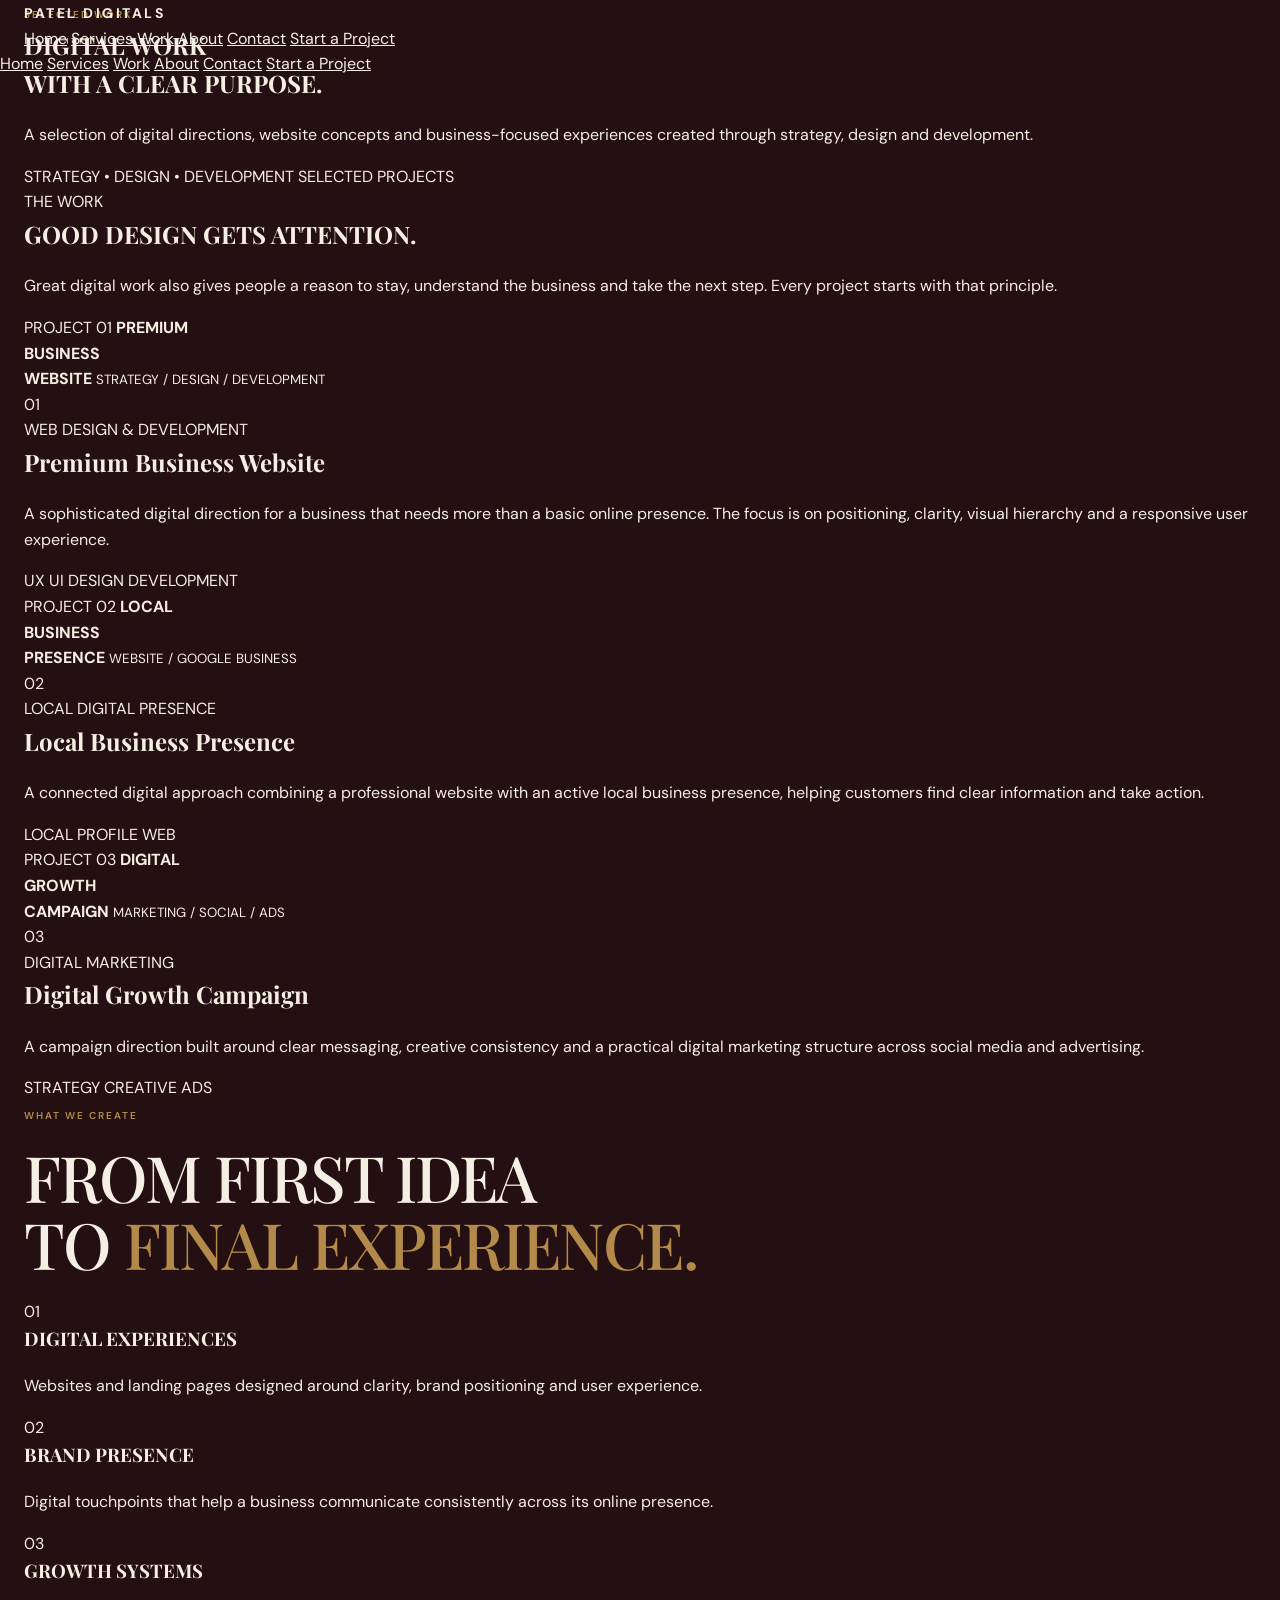
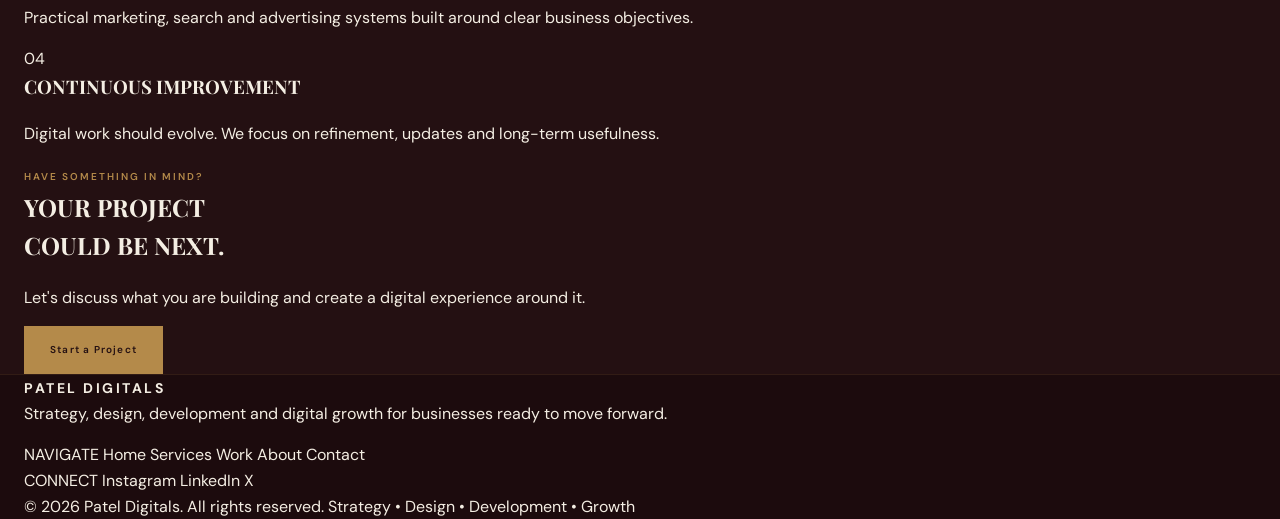
==== work.html @ c410142c "Create work.html" ====
<!DOCTYPE html>
<html lang="en">
<head>
    <meta charset="UTF-8">
    <meta name="viewport" content="width=device-width, initial-scale=1.0">

    <title>Work | Patel Digitals</title>

    <meta name="description" content="Explore selected digital work and creative directions by Patel Digitals across websites, local business presence and digital marketing.">

    <link rel="preconnect" href="https://fonts.googleapis.com">
    <link rel="preconnect" href="https://fonts.gstatic.com" crossorigin>

    <link href="https://fonts.googleapis.com/css2?family=DM+Sans:wght@400;500;600;700&family=Playfair+Display:wght@500;600;700&display=swap" rel="stylesheet">

    <link rel="stylesheet" href="css/style.css">
    <link rel="stylesheet" href="css/work.css">
</head>

<body>

<!-- =====================================================
     NAVBAR
===================================================== -->

<header class="site-header">

    <div class="container nav-container">

        <a href="index.html" class="brand">
            PATEL DIGITALS
        </a>

        <nav class="desktop-nav">

            <a href="index.html">Home</a>
            <a href="services.html">Services</a>
            <a href="work.html" class="active">Work</a>
            <a href="about.html">About</a>
            <a href="contact.html">Contact</a>

            <a href="contact.html" class="nav-cta">
                Start a Project
            </a>

        </nav>

        <button class="menu-toggle" aria-label="Open navigation">
            <span></span>
            <span></span>
            <span></span>
        </button>

    </div>

    <div class="mobile-nav">

        <a href="index.html">Home</a>
        <a href="services.html">Services</a>
        <a href="work.html">Work</a>
        <a href="about.html">About</a>
        <a href="contact.html">Contact</a>

        <a href="contact.html" class="mobile-nav-cta">
            Start a Project
        </a>

    </div>

</header>


<main>

<!-- =====================================================
     WORK HERO
===================================================== -->

<section class="work-hero">

    <div class="container">

        <div class="work-hero-content reveal">

            <span class="eyebrow">
                SELECTED WORK
            </span>

            <h1>
                DIGITAL WORK<br>
                WITH A CLEAR
                <span>PURPOSE.</span>
            </h1>

            <p>
                A selection of digital directions, website concepts and
                business-focused experiences created through strategy,
                design and development.
            </p>

        </div>

        <div class="work-hero-meta reveal">

            <span>
                STRATEGY • DESIGN • DEVELOPMENT
            </span>

            <span>
                SELECTED PROJECTS
            </span>

        </div>

    </div>

</section>


<!-- =====================================================
     WORK INTRO
===================================================== -->

<section class="work-intro">

    <div class="container">

        <div class="work-intro-grid">

            <div class="work-intro-label reveal">
                THE WORK
            </div>

            <div class="work-intro-content reveal">

                <h2>
                    GOOD DESIGN GETS
                    <span>ATTENTION.</span>
                </h2>

                <p>
                    Great digital work also gives people a reason to stay,
                    understand the business and take the next step.
                    Every project starts with that principle.
                </p>

            </div>

        </div>

    </div>

</section>


<!-- =====================================================
     PROJECT 01
===================================================== -->

<section class="project-section project-primary">

    <div class="container">

        <div class="project-card">

            <div class="project-visual project-visual-one reveal">

                <div class="project-visual-grid"></div>

                <div class="project-display">

                    <span>PROJECT 01</span>

                    <strong>
                        PREMIUM<br>
                        BUSINESS<br>
                        WEBSITE
                    </strong>

                    <small>
                        STRATEGY / DESIGN / DEVELOPMENT
                    </small>

                </div>

            </div>


            <div class="project-content reveal">

                <div class="project-number">
                    01
                </div>

                <span class="project-category">
                    WEB DESIGN & DEVELOPMENT
                </span>

                <h2>
                    Premium Business
                    Website
                </h2>

                <p>
                    A sophisticated digital direction for a business that
                    needs more than a basic online presence. The focus is
                    on positioning, clarity, visual hierarchy and a
                    responsive user experience.
                </p>

                <div class="project-tags">

                    <span>UX</span>
                    <span>UI DESIGN</span>
                    <span>DEVELOPMENT</span>

                </div>

            </div>

        </div>

    </div>

</section>


<!-- =====================================================
     PROJECT 02
===================================================== -->

<section class="project-section project-dark">

    <div class="container">

        <div class="project-card project-reverse">

            <div class="project-visual project-visual-two reveal">

                <div class="project-visual-grid"></div>

                <div class="project-display">

                    <span>PROJECT 02</span>

                    <strong>
                        LOCAL<br>
                        BUSINESS<br>
                        PRESENCE
                    </strong>

                    <small>
                        WEBSITE / GOOGLE BUSINESS
                    </small>

                </div>

            </div>


            <div class="project-content reveal">

                <div class="project-number">
                    02
                </div>

                <span class="project-category">
                    LOCAL DIGITAL PRESENCE
                </span>

                <h2>
                    Local Business
                    Presence
                </h2>

                <p>
                    A connected digital approach combining a professional
                    website with an active local business presence,
                    helping customers find clear information and take
                    action.
                </p>

                <div class="project-tags">

                    <span>LOCAL</span>
                    <span>PROFILE</span>
                    <span>WEB</span>

                </div>

            </div>

        </div>

    </div>

</section>


<!-- =====================================================
     PROJECT 03
===================================================== -->

<section class="project-section project-primary">

    <div class="container">

        <div class="project-card">

            <div class="project-visual project-visual-three reveal">

                <div class="project-visual-grid"></div>

                <div class="project-display">

                    <span>PROJECT 03</span>

                    <strong>
                        DIGITAL<br>
                        GROWTH<br>
                        CAMPAIGN
                    </strong>

                    <small>
                        MARKETING / SOCIAL / ADS
                    </small>

                </div>

            </div>


            <div class="project-content reveal">

                <div class="project-number">
                    03
                </div>

                <span class="project-category">
                    DIGITAL MARKETING
                </span>

                <h2>
                    Digital Growth
                    Campaign
                </h2>

                <p>
                    A campaign direction built around clear messaging,
                    creative consistency and a practical digital
                    marketing structure across social media and
                    advertising.
                </p>

                <div class="project-tags">

                    <span>STRATEGY</span>
                    <span>CREATIVE</span>
                    <span>ADS</span>

                </div>

            </div>

        </div>

    </div>

</section>


<!-- =====================================================
     CAPABILITIES
===================================================== -->

<section class="work-capabilities">

    <div class="container">

        <div class="section-heading reveal">

            <span class="eyebrow">
                WHAT WE CREATE
            </span>

            <h2>
                FROM FIRST IDEA<br>
                TO <span>FINAL EXPERIENCE.</span>
            </h2>

        </div>


        <div class="capabilities-grid">

            <div class="capability-item reveal">

                <span>01</span>

                <h3>
                    DIGITAL EXPERIENCES
                </h3>

                <p>
                    Websites and landing pages designed around clarity,
                    brand positioning and user experience.
                </p>

            </div>


            <div class="capability-item reveal">

                <span>02</span>

                <h3>
                    BRAND PRESENCE
                </h3>

                <p>
                    Digital touchpoints that help a business communicate
                    consistently across its online presence.
                </p>

            </div>


            <div class="capability-item reveal">

                <span>03</span>

                <h3>
                    GROWTH SYSTEMS
                </h3>

                <p>
                    Practical marketing, search and advertising systems
                    built around clear business objectives.
                </p>

            </div>


            <div class="capability-item reveal">

                <span>04</span>

                <h3>
                    CONTINUOUS IMPROVEMENT
                </h3>

                <p>
                    Digital work should evolve. We focus on refinement,
                    updates and long-term usefulness.
                </p>

            </div>

        </div>

    </div>

</section>


<!-- =====================================================
     CTA
===================================================== -->

<section class="work-cta">

    <div class="container">

        <div class="work-cta-inner reveal">

            <span class="eyebrow">
                HAVE SOMETHING IN MIND?
            </span>

            <h2>
                YOUR PROJECT<br>
                COULD BE <span>NEXT.</span>
            </h2>

            <p>
                Let's discuss what you are building and create a digital
                experience around it.
            </p>

            <a href="contact.html" class="btn btn-primary">
                Start a Project
            </a>

        </div>

    </div>

</section>

</main>


<!-- =====================================================
     FOOTER
===================================================== -->

<footer class="site-footer">

    <div class="container">

        <div class="footer-main">

            <div class="footer-brand">

                <a href="index.html" class="brand">
                    PATEL DIGITALS
                </a>

                <p>
                    Strategy, design, development and digital growth
                    for businesses ready to move forward.
                </p>

            </div>


            <div class="footer-links">

                <div class="footer-column">

                    <span>NAVIGATE</span>

                    <a href="index.html">Home</a>
                    <a href="services.html">Services</a>
                    <a href="work.html">Work</a>
                    <a href="about.html">About</a>
                    <a href="contact.html">Contact</a>

                </div>


                <div class="footer-column">

                    <span>CONNECT</span>

                    <a href="#" aria-label="Instagram">Instagram</a>
                    <a href="#" aria-label="LinkedIn">LinkedIn</a>
                    <a href="#" aria-label="X">X</a>

                </div>

            </div>

        </div>


        <div class="footer-bottom">

            <span>
                © 2026 Patel Digitals. All rights reserved.
            </span>

            <span>
                Strategy • Design • Development • Growth
            </span>

        </div>

    </div>

</footer>


<script src="js/script.js"></script>

</body>
</html>
---- css/style.css ----
/* =========================================================
   PATEL DIGITALS
   GLOBAL STYLE SYSTEM
   PREMIUM BURGUNDY / CHAMPAGNE GOLD
========================================================= */


/* =========================================================
   ROOT
========================================================= */

:root {
    --burgundy: #3a1719;
    --burgundy-dark: #241012;
    --burgundy-deep: #1c0b0d;
    --burgundy-light: #512124;

    --gold: #b48a4a;
    --gold-light: #d0ad70;
    --gold-soft: rgba(180, 138, 74, 0.18);

    --ivory: #f4eee3;
    --white: #ffffff;

    --muted: rgba(244, 238, 227, 0.58);
    --muted-light: rgba(244, 238, 227, 0.72);

    --border: rgba(180, 138, 74, 0.22);
    --border-light: rgba(244, 238, 227, 0.10);

    --container: 1240px;

    --font-display: "Playfair Display", serif;
    --font-body: "DM Sans", sans-serif;

    --transition: 0.3s ease;
}


/* =========================================================
   RESET
========================================================= */

*,
*::before,
*::after {
    box-sizing: border-box;
}

html {
    scroll-behavior: smooth;
    overflow-x: hidden;
}

body {
    margin: 0;
    padding: 0;

    background: var(--burgundy-dark);
    color: var(--ivory);

    font-family: var(--font-body);
    font-size: 16px;
    line-height: 1.6;

    overflow-x: hidden;

    -webkit-font-smoothing: antialiased;
    text-rendering: optimizeLegibility;
}

body,
button,
a,
input,
textarea,
select {
    font-family: var(--font-body);
}

img {
    display: block;
    max-width: 100%;
    height: auto;
}

button,
input,
textarea,
select {
    font: inherit;
}

button {
    border: 0;
    cursor: pointer;
}

a {
    color: inherit;
}

h1,
h2,
h3,
h4,
h5,
h6,
p {
    margin-top: 0;
}

h1,
h2,
h3,
h4 {
    font-family: var(--font-display);
}

::selection {
    background: var(--gold);
    color: var(--burgundy-dark);
}


/* =========================================================
   GLOBAL CONTAINER
========================================================= */

.container {
    width: min(100% - 48px, var(--container));
    margin-inline: auto;
}


/* =========================================================
   SITE HEADER / NAVBAR
========================================================= */

.site-header {
    position: absolute;

    top: 0;
    left: 0;
    right: 0;

    width: 100%;

    z-index: 1000;

    background: transparent;
}

.navbar {
    width: min(100% - 48px, var(--container));
    min-height: 92px;

    margin: 0 auto;

    display: flex;
    align-items: center;
    justify-content: space-between;

    gap: 30px;
}

.brand {
    flex-shrink: 0;

    color: var(--ivory);

    font-family: var(--font-body);
    font-size: 14px;
    font-weight: 700;
    letter-spacing: 0.18em;

    text-decoration: none;

    transition: color var(--transition);
}

.brand:hover {
    color: var(--gold);
}

.nav-links {
    display: flex;
    align-items: center;

    gap: 34px;

    margin-left: auto;
}

.nav-links a {
    position: relative;

    color: rgba(244, 238, 227, 0.68);

    font-size: 11px;
    font-weight: 500;
    letter-spacing: 0.08em;

    text-decoration: none;

    transition: color var(--transition);
}

.nav-links a::after {
    content: "";

    position: absolute;

    left: 0;
    bottom: -8px;

    width: 0;
    height: 1px;

    background: var(--gold);

    transition: width var(--transition);
}

.nav-links a:hover,
.nav-links a.active {
    color: var(--ivory);
}

.nav-links a:hover::after,
.nav-links a.active::after {
    width: 100%;
}

.nav-project-btn {
    flex-shrink: 0;

    padding: 11px 20px;

    border: 1px solid rgba(180, 138, 74, 0.55);

    color: var(--ivory);

    font-size: 10px;
    font-weight: 600;
    letter-spacing: 0.1em;

    text-decoration: none;

    transition:
        background var(--transition),
        color var(--transition),
        border-color var(--transition);
}

.nav-project-btn:hover {
    background: var(--gold);
    border-color: var(--gold);

    color: var(--burgundy-dark);
}


/* =========================================================
   MOBILE MENU BUTTON
========================================================= */

.menu-toggle {
    display: none;

    width: 42px;
    height: 42px;

    padding: 10px;

    background: transparent;
}

.menu-toggle span {
    display: block;

    width: 100%;
    height: 1px;

    margin: 5px 0;

    background: var(--ivory);

    transition:
        transform var(--transition),
        opacity var(--transition);
}


/* =========================================================
   BUTTONS
========================================================= */

.btn {
    min-height: 48px;

    display: inline-flex;
    align-items: center;
    justify-content: center;

    padding: 13px 25px;

    border: 1px solid transparent;

    font-size: 10px;
    font-weight: 600;
    letter-spacing: 0.12em;

    text-decoration: none;

    transition:
        background var(--transition),
        color var(--transition),
        border-color var(--transition),
        transform var(--transition);
}

.btn:hover {
    transform: translateY(-2px);
}

.btn-primary {
    background: var(--gold);
    border-color: var(--gold);

    color: var(--burgundy-dark);
}

.btn-primary:hover {
    background: var(--gold-light);
    border-color: var(--gold-light);
}

.btn-secondary {
    background: transparent;
    border-color: rgba(244, 238, 227, 0.28);

    color: var(--ivory);
}

.btn-secondary:hover {
    background: rgba(244, 238, 227, 0.06);
    border-color: rgba(244, 238, 227, 0.5);
}


/* =========================================================
   EYEBROW
========================================================= */

.eyebrow {
    display: inline-block;

    color: var(--gold);

    font-family: var(--font-body);
    font-size: 10px;
    font-weight: 600;
    letter-spacing: 0.2em;
    line-height: 1.4;
    text-transform: uppercase;
}


/* =========================================================
   GLOBAL SECTION HEADING
========================================================= */

.section-heading {
    position: relative;
}

.section-heading h2 {
    margin: 16px 0 22px;

    color: var(--ivory);

    font-family: var(--font-display);
    font-size: clamp(38px, 5vw, 64px);
    font-weight: 500;
    line-height: 1.05;
    letter-spacing: -0.03em;
}

.section-heading h2 span {
    color: var(--gold);
}

.section-heading p {
    max-width: 650px;

    margin: 0;

    color: var(--muted);

    font-size: 14px;
    line-height: 1.8;
}


/* =========================================================
   TEXT LINKS
========================================================= */

.text-link {
    display: inline-flex;
    align-items: center;

    gap: 12px;

    color: var(--ivory);

    font-size: 10px;
    font-weight: 600;
    letter-spacing: 0.14em;
    text-decoration: none;
    text-transform: uppercase;

    transition: color var(--transition);
}

.text-link span {
    color: var(--gold);

    font-size: 16px;

    transition: transform var(--transition);
}

.text-link:hover {
    color: var(--gold);
}

.text-link:hover span {
    transform: translateX(5px);
}


/* =========================================================
   GLOBAL SECTION BACKGROUND
========================================================= */

main {
    position: relative;

    background:
        linear-gradient(
            180deg,
            var(--burgundy-dark) 0%,
            var(--burgundy-dark) 100%
        );
}


/* =========================================================
   INTRO COMPATIBILITY
========================================================= */

.intro-strip {
    width: 100%;
}

.intro-item {
    min-width: 0;
}


/* =========================================================
   GENERIC CARD RESET
========================================================= */

.service-card,
.work-card,
.process-item {
    position: relative;
}

.service-card a,
.work-card a {
    text-decoration: none;
}


/* =========================================================
   REVEAL ANIMATION
========================================================= */

.reveal {
    opacity: 1;
    transform: translateY(0);
}


/* =========================================================
   FOOTER BASE
========================================================= */

.site-footer {
    background: var(--burgundy-deep);

    border-top: 1px solid rgba(180, 138, 74, 0.14);
}

.site-footer a {
    text-decoration: none;
}


/* =========================================================
   ACCESSIBILITY
========================================================= */

a:focus-visible,
button:focus-visible,
input:focus-visible,
textarea:focus-visible,
select:focus-visible {
    outline: 1px solid var(--gold);
    outline-offset: 4px;
}


/* =========================================================
   TABLET
========================================================= */

@media (max-width: 1100px) {

    .navbar {
        width: min(100% - 40px, var(--container));
    }

    .nav-links {
        gap: 25px;
    }

    .container {
        width: min(100% - 40px, var(--container));
    }
}


/* =========================================================
   MOBILE NAVIGATION
========================================================= */

@media (max-width: 850px) {

    .navbar {
        min-height: 78px;
    }

    .nav-links {
        position: fixed;

        top: 78px;
        left: 20px;
        right: 20px;

        display: flex;
        flex-direction: column;
        align-items: stretch;

        gap: 0;

        padding: 15px 20px;

        background:
            linear-gradient(
                145deg,
                rgba(58, 23, 25, 0.98),
                rgba(28, 11, 13, 0.98)
            );

        border: 1px solid rgba(180, 138, 74, 0.25);

        box-shadow:
            0 20px 50px rgba(0, 0, 0, 0.25);

        opacity: 0;
        visibility: hidden;
        transform: translateY(-10px);

        transition:
            opacity var(--transition),
            visibility var(--transition),
            transform var(--transition);
    }

    .nav-links a {
        padding: 14px 0;

        border-bottom: 1px solid rgba(244, 238, 227, 0.07);

        font-size: 11px;
    }

    .nav-links a:last-child {
        border-bottom: 0;
    }

    .nav-links a::after {
        display: none;
    }

    .nav-links.active {
        opacity: 1;
        visibility: visible;
        transform: translateY(0);
    }

    .nav-project-btn {
        display: none;
    }

    .menu-toggle {
        display: block;
    }

    .container {
        width: min(100% - 40px, var(--container));
    }
}


/* =========================================================
   MOBILE BUTTONS
========================================================= */

@media (max-width: 760px) {

    .btn {
        min-height: 46px;

        padding: 12px 20px;

        font-size: 9px;
    }

    .section-heading h2 {
        font-size: clamp(35px, 9vw, 52px);
    }

    .section-heading p {
        font-size: 13px;
    }
}


/* =========================================================
   SMALL PHONES
========================================================= */

@media (max-width: 480px) {

    .navbar {
        width: calc(100% - 40px);
    }

    .brand {
        font-size: 12px;
        letter-spacing: 0.15em;
    }

    .container {
        width: calc(100% - 40px);
    }

    .section-heading h2 {
        font-size: 34px;
    }
}


/* =========================================================
   REDUCED MOTION
========================================================= */

@media (prefers-reduced-motion: reduce) {

    html {
        scroll-behavior: auto;
    }

    *,
    *::before,
    *::after {
        animation-duration: 0.01ms !important;
        animation-iteration-count: 1 !important;
        transition-duration: 0.01ms !important;
    }
}
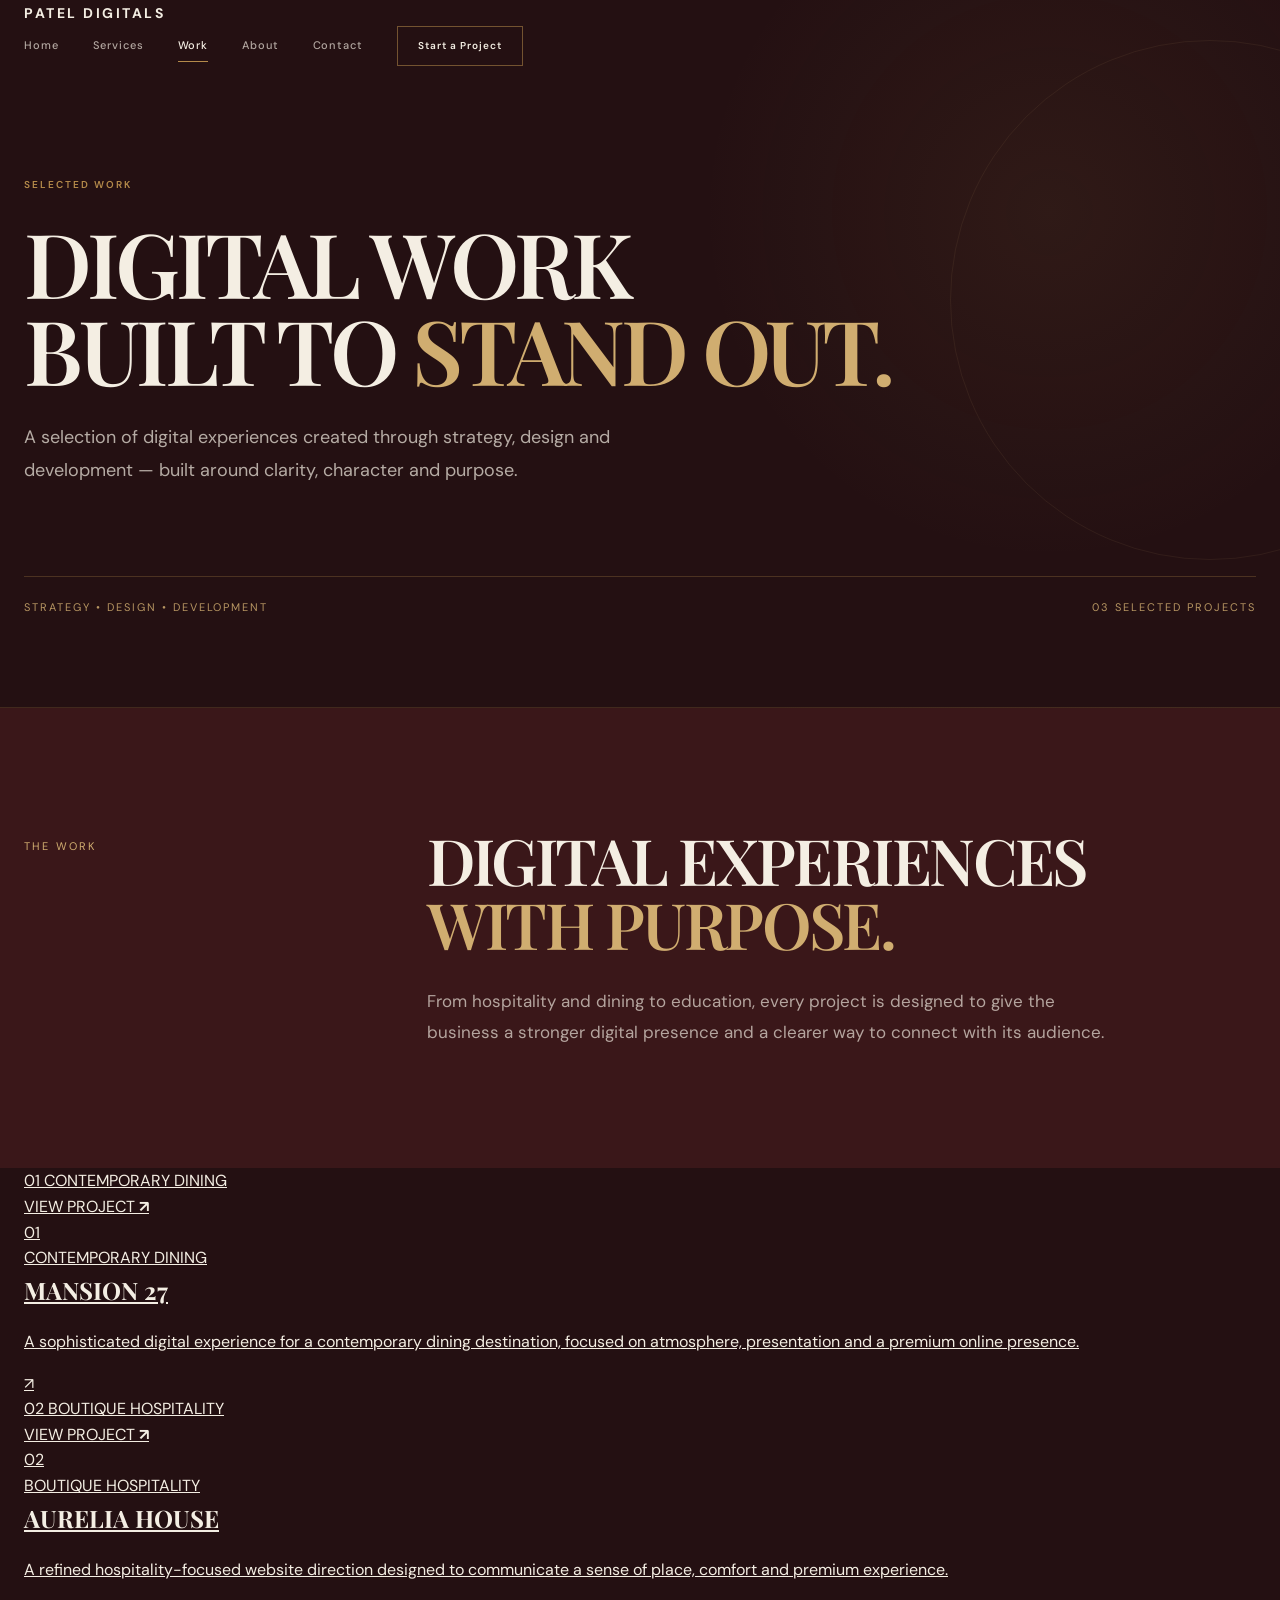
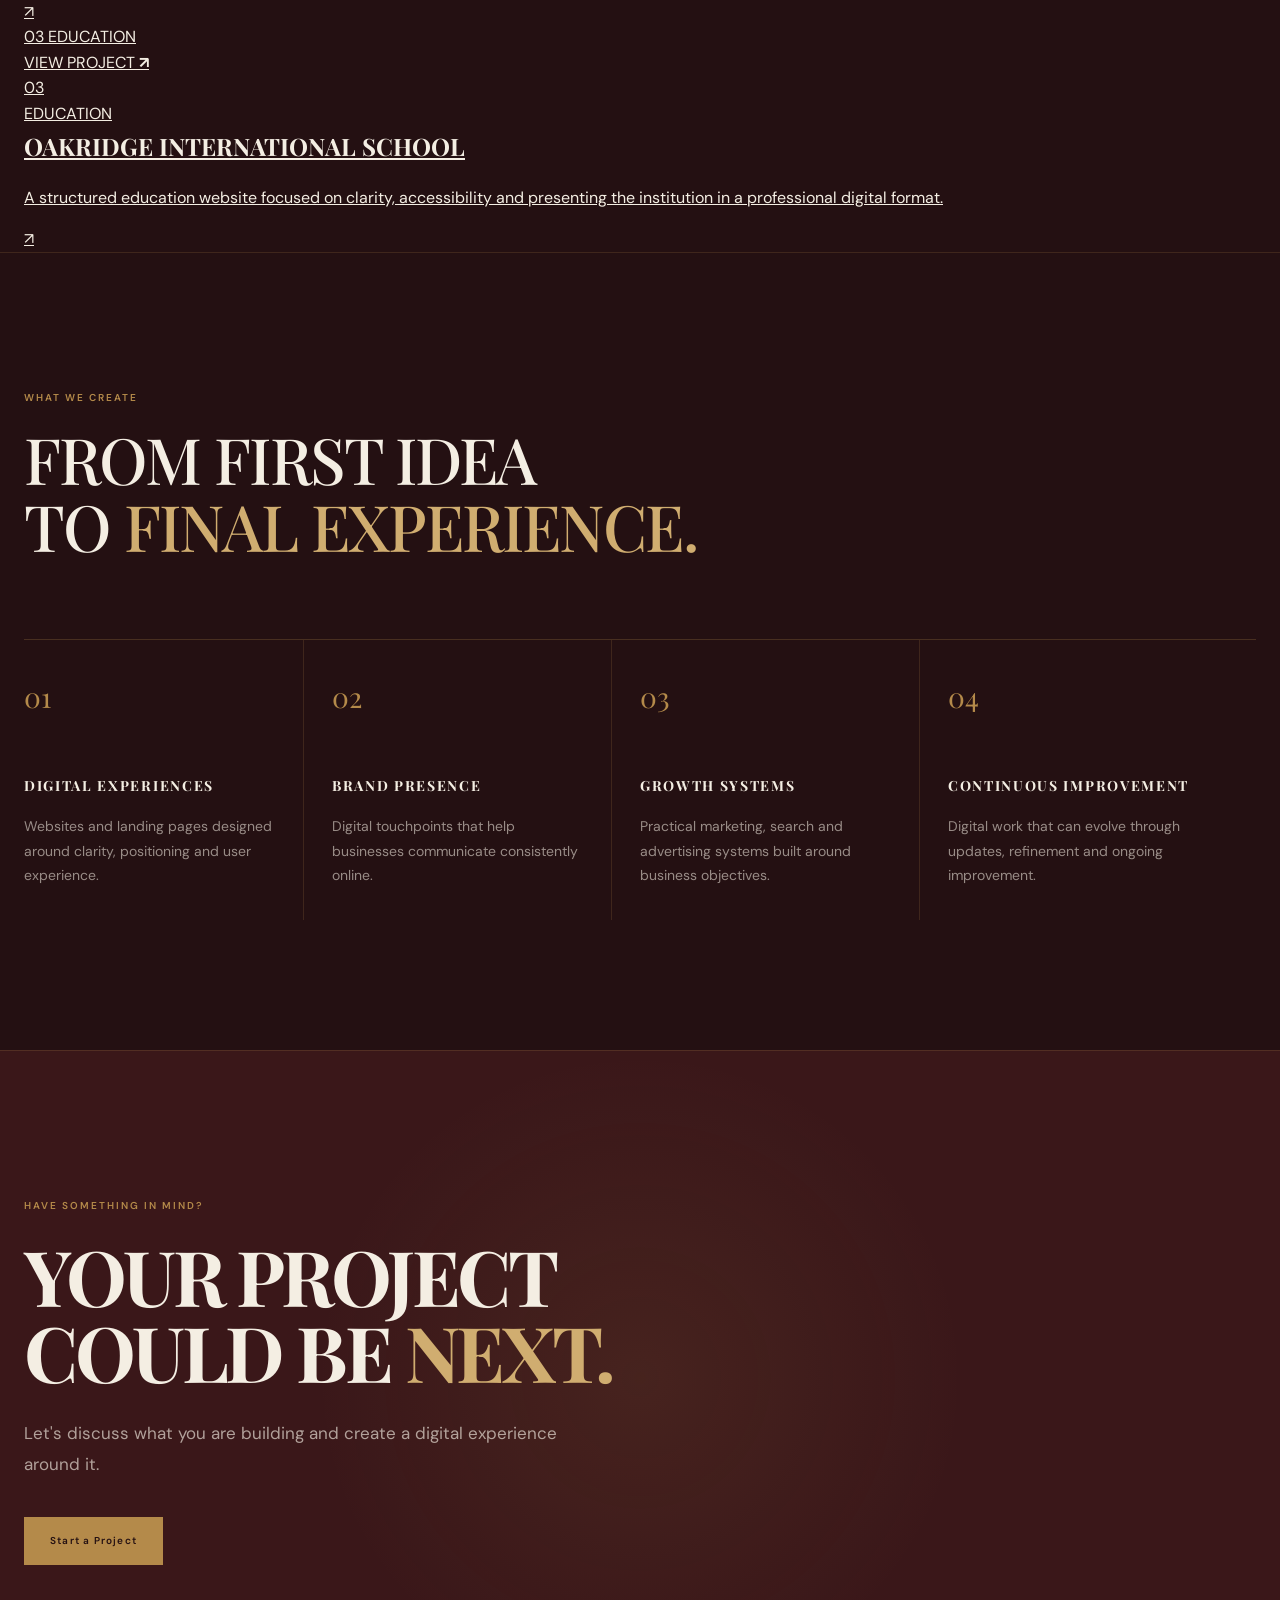
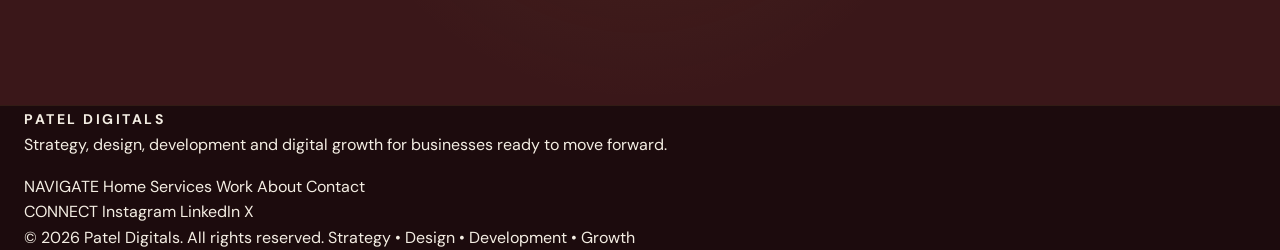
==== commit e8bda177: "Update work.html" ====
--- a/work.html
+++ b/work.html
@@ -1,27 +1,38 @@
 <!DOCTYPE html>
 <html lang="en">
+
 <head>
+
     <meta charset="UTF-8">
     <meta name="viewport" content="width=device-width, initial-scale=1.0">
 
     <title>Work | Patel Digitals</title>
 
-    <meta name="description" content="Explore selected digital work and creative directions by Patel Digitals across websites, local business presence and digital marketing.">
+    <meta
+        name="description"
+        content="Explore selected website projects and digital experiences created by Patel Digitals."
+    >
 
     <link rel="preconnect" href="https://fonts.googleapis.com">
     <link rel="preconnect" href="https://fonts.gstatic.com" crossorigin>
 
-    <link href="https://fonts.googleapis.com/css2?family=DM+Sans:wght@400;500;600;700&family=Playfair+Display:wght@500;600;700&display=swap" rel="stylesheet">
+    <link
+        href="https://fonts.googleapis.com/css2?family=DM+Sans:wght@400;500;600;700&family=Playfair+Display:wght@500;600;700&display=swap"
+        rel="stylesheet"
+    >
 
     <link rel="stylesheet" href="css/style.css">
     <link rel="stylesheet" href="css/work.css">
+
 </head>
 
+
 <body>
 
+
 <!-- =====================================================
      NAVBAR
-===================================================== -->
+====================================================== -->
 
 <header class="site-header">
 
@@ -31,13 +42,28 @@
             PATEL DIGITALS
         </a>
 
+
         <nav class="desktop-nav">
 
-            <a href="index.html">Home</a>
-            <a href="services.html">Services</a>
-            <a href="work.html" class="active">Work</a>
-            <a href="about.html">About</a>
-            <a href="contact.html">Contact</a>
+            <a href="index.html">
+                Home
+            </a>
+
+            <a href="services.html">
+                Services
+            </a>
+
+            <a href="work.html" class="active">
+                Work
+            </a>
+
+            <a href="about.html">
+                About
+            </a>
+
+            <a href="contact.html">
+                Contact
+            </a>
 
             <a href="contact.html" class="nav-cta">
                 Start a Project
@@ -45,7 +71,12 @@
 
         </nav>
 
-        <button class="menu-toggle" aria-label="Open navigation">
+
+        <button
+            class="menu-toggle"
+            aria-label="Open navigation"
+            type="button"
+        >
             <span></span>
             <span></span>
             <span></span>
@@ -53,13 +84,28 @@
 
     </div>
 
+
     <div class="mobile-nav">
 
-        <a href="index.html">Home</a>
-        <a href="services.html">Services</a>
-        <a href="work.html">Work</a>
-        <a href="about.html">About</a>
-        <a href="contact.html">Contact</a>
+        <a href="index.html">
+            Home
+        </a>
+
+        <a href="services.html">
+            Services
+        </a>
+
+        <a href="work.html">
+            Work
+        </a>
+
+        <a href="about.html">
+            About
+        </a>
+
+        <a href="contact.html">
+            Contact
+        </a>
 
         <a href="contact.html" class="mobile-nav-cta">
             Start a Project
@@ -70,44 +116,53 @@
 </header>
 
 
+
 <main>
 
+
 <!-- =====================================================
      WORK HERO
-===================================================== -->
+====================================================== -->
 
 <section class="work-hero">
 
     <div class="container">
 
-        <div class="work-hero-content reveal">
+        <div class="work-hero-content">
 
             <span class="eyebrow">
                 SELECTED WORK
             </span>
 
+
             <h1>
-                DIGITAL WORK<br>
-                WITH A CLEAR
-                <span>PURPOSE.</span>
+
+                DIGITAL WORK
+                <br>
+
+                BUILT TO
+                <span>STAND OUT.</span>
+
             </h1>
 
+
             <p>
-                A selection of digital directions, website concepts and
-                business-focused experiences created through strategy,
-                design and development.
+                A selection of digital experiences created through
+                strategy, design and development — built around
+                clarity, character and purpose.
             </p>
 
         </div>
 
-        <div class="work-hero-meta reveal">
+
+        <div class="work-hero-meta">
 
             <span>
                 STRATEGY • DESIGN • DEVELOPMENT
             </span>
 
             <span>
-                SELECTED PROJECTS
+                03 SELECTED PROJECTS
             </span>
 
         </div>
@@ -117,9 +172,10 @@
 </section>
 
 
+
 <!-- =====================================================
      WORK INTRO
-===================================================== -->
+====================================================== -->
 
 <section class="work-intro">
 
@@ -127,21 +183,26 @@
 
         <div class="work-intro-grid">
 
-            <div class="work-intro-label reveal">
+            <div class="work-intro-label">
                 THE WORK
             </div>
 
-            <div class="work-intro-content reveal">
+
+            <div class="work-intro-content">
 
                 <h2>
-                    GOOD DESIGN GETS
-                    <span>ATTENTION.</span>
+
+                    DIGITAL EXPERIENCES
+                    <span>WITH PURPOSE.</span>
+
                 </h2>
 
+
                 <p>
-                    Great digital work also gives people a reason to stay,
-                    understand the business and take the next step.
-                    Every project starts with that principle.
+                    From hospitality and dining to education,
+                    every project is designed to give the business
+                    a stronger digital presence and a clearer way
+                    to connect with its audience.
                 </p>
 
             </div>
@@ -153,239 +214,298 @@
 </section>
 
 
-<!-- =====================================================
-     PROJECT 01
-===================================================== -->
-
-<section class="project-section project-primary">
+
+<!-- =====================================================
+     PROJECT 01 — MANSION 27
+====================================================== -->
+
+<section class="portfolio-project">
 
     <div class="container">
 
-        <div class="project-card">
-
-            <div class="project-visual project-visual-one reveal">
-
-                <div class="project-visual-grid"></div>
-
-                <div class="project-display">
-
-                    <span>PROJECT 01</span>
+        <a
+            href="https://prince-patle-04.github.io/MANSION-27/"
+            class="portfolio-card"
+            target="_blank"
+            rel="noopener noreferrer"
+        >
+
+            <div class="portfolio-image mansion-image">
+
+                <div class="portfolio-image-content">
+
+                    <span class="portfolio-image-number">
+                        01
+                    </span>
+
+                    <span class="portfolio-image-label">
+                        CONTEMPORARY DINING
+                    </span>
+
+                </div>
+
+
+                <div class="portfolio-overlay">
+
+                    <span>
+                        VIEW PROJECT
+                    </span>
 
                     <strong>
-                        PREMIUM<br>
-                        BUSINESS<br>
-                        WEBSITE
+                        ↗
                     </strong>
 
-                    <small>
-                        STRATEGY / DESIGN / DEVELOPMENT
-                    </small>
-
-                </div>
-
-            </div>
-
-
-            <div class="project-content reveal">
-
-                <div class="project-number">
-                    01
-                </div>
-
-                <span class="project-category">
-                    WEB DESIGN & DEVELOPMENT
+                </div>
+
+            </div>
+
+
+            <div class="portfolio-info">
+
+                <div class="portfolio-info-main">
+
+                    <span class="portfolio-number">
+                        01
+                    </span>
+
+
+                    <div>
+
+                        <span class="portfolio-category">
+                            CONTEMPORARY DINING
+                        </span>
+
+                        <h2>
+                            MANSION 27
+                        </h2>
+
+                        <p>
+                            A sophisticated digital experience for
+                            a contemporary dining destination, focused
+                            on atmosphere, presentation and a premium
+                            online presence.
+                        </p>
+
+                    </div>
+
+                </div>
+
+
+                <span class="portfolio-arrow">
+                    ↗
                 </span>
 
-                <h2>
-                    Premium Business
-                    Website
-                </h2>
-
-                <p>
-                    A sophisticated digital direction for a business that
-                    needs more than a basic online presence. The focus is
-                    on positioning, clarity, visual hierarchy and a
-                    responsive user experience.
-                </p>
-
-                <div class="project-tags">
-
-                    <span>UX</span>
-                    <span>UI DESIGN</span>
-                    <span>DEVELOPMENT</span>
-
-                </div>
-
-            </div>
-
-        </div>
+            </div>
+
+        </a>
 
     </div>
 
 </section>
 
 
-<!-- =====================================================
-     PROJECT 02
-===================================================== -->
-
-<section class="project-section project-dark">
+
+<!-- =====================================================
+     PROJECT 02 — AURELIA HOUSE
+====================================================== -->
+
+<section class="portfolio-project portfolio-project-dark">
 
     <div class="container">
 
-        <div class="project-card project-reverse">
-
-            <div class="project-visual project-visual-two reveal">
-
-                <div class="project-visual-grid"></div>
-
-                <div class="project-display">
-
-                    <span>PROJECT 02</span>
+        <a
+            href="https://prince-patle-04.github.io/AURELIA-HOUSE/"
+            class="portfolio-card"
+            target="_blank"
+            rel="noopener noreferrer"
+        >
+
+            <div class="portfolio-image aurelia-image">
+
+                <div class="portfolio-image-content">
+
+                    <span class="portfolio-image-number">
+                        02
+                    </span>
+
+                    <span class="portfolio-image-label">
+                        BOUTIQUE HOSPITALITY
+                    </span>
+
+                </div>
+
+
+                <div class="portfolio-overlay">
+
+                    <span>
+                        VIEW PROJECT
+                    </span>
 
                     <strong>
-                        LOCAL<br>
-                        BUSINESS<br>
-                        PRESENCE
+                        ↗
                     </strong>
 
-                    <small>
-                        WEBSITE / GOOGLE BUSINESS
-                    </small>
-
-                </div>
-
-            </div>
-
-
-            <div class="project-content reveal">
-
-                <div class="project-number">
-                    02
-                </div>
-
-                <span class="project-category">
-                    LOCAL DIGITAL PRESENCE
+                </div>
+
+            </div>
+
+
+            <div class="portfolio-info">
+
+                <div class="portfolio-info-main">
+
+                    <span class="portfolio-number">
+                        02
+                    </span>
+
+
+                    <div>
+
+                        <span class="portfolio-category">
+                            BOUTIQUE HOSPITALITY
+                        </span>
+
+                        <h2>
+                            AURELIA HOUSE
+                        </h2>
+
+                        <p>
+                            A refined hospitality-focused website
+                            direction designed to communicate a sense
+                            of place, comfort and premium experience.
+                        </p>
+
+                    </div>
+
+                </div>
+
+
+                <span class="portfolio-arrow">
+                    ↗
                 </span>
 
-                <h2>
-                    Local Business
-                    Presence
-                </h2>
-
-                <p>
-                    A connected digital approach combining a professional
-                    website with an active local business presence,
-                    helping customers find clear information and take
-                    action.
-                </p>
-
-                <div class="project-tags">
-
-                    <span>LOCAL</span>
-                    <span>PROFILE</span>
-                    <span>WEB</span>
-
-                </div>
-
-            </div>
-
-        </div>
+            </div>
+
+        </a>
 
     </div>
 
 </section>
 
 
-<!-- =====================================================
-     PROJECT 03
-===================================================== -->
-
-<section class="project-section project-primary">
+
+<!-- =====================================================
+     PROJECT 03 — OAKRIDGE INTERNATIONAL SCHOOL
+====================================================== -->
+
+<section class="portfolio-project">
 
     <div class="container">
 
-        <div class="project-card">
-
-            <div class="project-visual project-visual-three reveal">
-
-                <div class="project-visual-grid"></div>
-
-                <div class="project-display">
-
-                    <span>PROJECT 03</span>
+        <a
+            href="https://prince-patle-04.github.io/Oakridge-International-School/"
+            class="portfolio-card"
+            target="_blank"
+            rel="noopener noreferrer"
+        >
+
+            <div class="portfolio-image oakridge-image">
+
+                <div class="portfolio-image-content">
+
+                    <span class="portfolio-image-number">
+                        03
+                    </span>
+
+                    <span class="portfolio-image-label">
+                        EDUCATION
+                    </span>
+
+                </div>
+
+
+                <div class="portfolio-overlay">
+
+                    <span>
+                        VIEW PROJECT
+                    </span>
 
                     <strong>
-                        DIGITAL<br>
-                        GROWTH<br>
-                        CAMPAIGN
+                        ↗
                     </strong>
 
-                    <small>
-                        MARKETING / SOCIAL / ADS
-                    </small>
-
-                </div>
-
-            </div>
-
-
-            <div class="project-content reveal">
-
-                <div class="project-number">
-                    03
-                </div>
-
-                <span class="project-category">
-                    DIGITAL MARKETING
+                </div>
+
+            </div>
+
+
+            <div class="portfolio-info">
+
+                <div class="portfolio-info-main">
+
+                    <span class="portfolio-number">
+                        03
+                    </span>
+
+
+                    <div>
+
+                        <span class="portfolio-category">
+                            EDUCATION
+                        </span>
+
+                        <h2>
+                            OAKRIDGE INTERNATIONAL SCHOOL
+                        </h2>
+
+                        <p>
+                            A structured education website focused on
+                            clarity, accessibility and presenting the
+                            institution in a professional digital format.
+                        </p>
+
+                    </div>
+
+                </div>
+
+
+                <span class="portfolio-arrow">
+                    ↗
                 </span>
 
-                <h2>
-                    Digital Growth
-                    Campaign
-                </h2>
-
-                <p>
-                    A campaign direction built around clear messaging,
-                    creative consistency and a practical digital
-                    marketing structure across social media and
-                    advertising.
-                </p>
-
-                <div class="project-tags">
-
-                    <span>STRATEGY</span>
-                    <span>CREATIVE</span>
-                    <span>ADS</span>
-
-                </div>
-
-            </div>
-
-        </div>
+            </div>
+
+        </a>
 
     </div>
 
 </section>
 
 
+
 <!-- =====================================================
      CAPABILITIES
-===================================================== -->
+====================================================== -->
 
 <section class="work-capabilities">
 
     <div class="container">
 
-        <div class="section-heading reveal">
+        <div class="section-heading">
 
             <span class="eyebrow">
                 WHAT WE CREATE
             </span>
 
+
             <h2>
-                FROM FIRST IDEA<br>
-                TO <span>FINAL EXPERIENCE.</span>
+
+                FROM FIRST IDEA
+                <br>
+
+                TO
+                <span>FINAL EXPERIENCE.</span>
+
             </h2>
 
         </div>
@@ -393,65 +513,73 @@
 
         <div class="capabilities-grid">
 
-            <div class="capability-item reveal">
-
-                <span>01</span>
+            <div class="capability-item">
+
+                <span>
+                    01
+                </span>
 
                 <h3>
                     DIGITAL EXPERIENCES
                 </h3>
 
                 <p>
-                    Websites and landing pages designed around clarity,
-                    brand positioning and user experience.
+                    Websites and landing pages designed around
+                    clarity, positioning and user experience.
                 </p>
 
             </div>
 
 
-            <div class="capability-item reveal">
-
-                <span>02</span>
+            <div class="capability-item">
+
+                <span>
+                    02
+                </span>
 
                 <h3>
                     BRAND PRESENCE
                 </h3>
 
                 <p>
-                    Digital touchpoints that help a business communicate
-                    consistently across its online presence.
+                    Digital touchpoints that help businesses
+                    communicate consistently online.
                 </p>
 
             </div>
 
 
-            <div class="capability-item reveal">
-
-                <span>03</span>
+            <div class="capability-item">
+
+                <span>
+                    03
+                </span>
 
                 <h3>
                     GROWTH SYSTEMS
                 </h3>
 
                 <p>
-                    Practical marketing, search and advertising systems
-                    built around clear business objectives.
+                    Practical marketing, search and advertising
+                    systems built around business objectives.
                 </p>
 
             </div>
 
 
-            <div class="capability-item reveal">
-
-                <span>04</span>
+            <div class="capability-item">
+
+                <span>
+                    04
+                </span>
 
                 <h3>
                     CONTINUOUS IMPROVEMENT
                 </h3>
 
                 <p>
-                    Digital work should evolve. We focus on refinement,
-                    updates and long-term usefulness.
+                    Digital work that can evolve through updates,
+                    refinement and ongoing improvement.
                 </p>
 
             </div>
@@ -463,31 +591,43 @@
 </section>
 
 
+
 <!-- =====================================================
      CTA
-===================================================== -->
+====================================================== -->
 
 <section class="work-cta">
 
     <div class="container">
 
-        <div class="work-cta-inner reveal">
+        <div class="work-cta-inner">
 
             <span class="eyebrow">
                 HAVE SOMETHING IN MIND?
             </span>
 
+
             <h2>
-                YOUR PROJECT<br>
-                COULD BE <span>NEXT.</span>
+
+                YOUR PROJECT
+                <br>
+
+                COULD BE
+                <span>NEXT.</span>
+
             </h2>
 
+
             <p>
-                Let's discuss what you are building and create a digital
-                experience around it.
+                Let's discuss what you are building and create
+                a digital experience around it.
             </p>
 
-            <a href="contact.html" class="btn btn-primary">
+
+            <a
+                href="contact.html"
+                class="btn btn-primary"
+            >
                 Start a Project
             </a>
 
@@ -497,12 +637,14 @@
 
 </section>
 
+
 </main>
 
 
+
 <!-- =====================================================
      FOOTER
-===================================================== -->
+====================================================== -->
 
 <footer class="site-footer">
 
@@ -528,24 +670,50 @@
 
                 <div class="footer-column">
 
-                    <span>NAVIGATE</span>
-
-                    <a href="index.html">Home</a>
-                    <a href="services.html">Services</a>
-                    <a href="work.html">Work</a>
-                    <a href="about.html">About</a>
-                    <a href="contact.html">Contact</a>
+                    <span>
+                        NAVIGATE
+                    </span>
+
+                    <a href="index.html">
+                        Home
+                    </a>
+
+                    <a href="services.html">
+                        Services
+                    </a>
+
+                    <a href="work.html">
+                        Work
+                    </a>
+
+                    <a href="about.html">
+                        About
+                    </a>
+
+                    <a href="contact.html">
+                        Contact
+                    </a>
 
                 </div>
 
 
                 <div class="footer-column">
 
-                    <span>CONNECT</span>
-
-                    <a href="#" aria-label="Instagram">Instagram</a>
-                    <a href="#" aria-label="LinkedIn">LinkedIn</a>
-                    <a href="#" aria-label="X">X</a>
+                    <span>
+                        CONNECT
+                    </span>
+
+                    <a href="#" aria-label="Instagram">
+                        Instagram
+                    </a>
+
+                    <a href="#" aria-label="LinkedIn">
+                        LinkedIn
+                    </a>
+
+                    <a href="#" aria-label="X">
+                        X
+                    </a>
 
                 </div>
 
@@ -571,7 +739,9 @@
 </footer>
 
 
+
 <script src="js/script.js"></script>
 
 </body>
+
 </html>
--- a/css/style.css
+++ b/css/style.css
@@ -695,3 +695,206 @@
         transition-duration: 0.01ms !important;
     }
 }
+/* =========================================================
+   PAGE NAVIGATION COMPATIBILITY
+   Fix for Services / Work / About / Contact pages
+========================================================= */
+
+/* Desktop navigation */
+
+.desktop-nav {
+    display: flex;
+    align-items: center;
+    gap: 34px;
+    margin-left: auto;
+}
+
+.desktop-nav a {
+    position: relative;
+    color: rgba(244, 238, 227, 0.68);
+    font-size: 11px;
+    font-weight: 500;
+    letter-spacing: 0.08em;
+    text-decoration: none;
+    transition: color 0.3s ease;
+}
+
+.desktop-nav a::after {
+    content: "";
+    position: absolute;
+    left: 0;
+    bottom: -8px;
+    width: 0;
+    height: 1px;
+    background: var(--gold);
+    transition: width 0.3s ease;
+}
+
+.desktop-nav a:hover,
+.desktop-nav a.active {
+    color: var(--ivory);
+}
+
+.desktop-nav a:hover::after,
+.desktop-nav a.active::after {
+    width: 100%;
+}
+
+
+/* Start a Project button */
+
+.desktop-nav .nav-cta {
+    padding: 11px 20px;
+    border: 1px solid rgba(180, 138, 74, 0.55);
+    color: var(--ivory);
+    font-size: 10px;
+    font-weight: 600;
+    letter-spacing: 0.1em;
+    text-decoration: none;
+    transition:
+        background 0.3s ease,
+        color 0.3s ease,
+        border-color 0.3s ease;
+}
+
+.desktop-nav .nav-cta::after {
+    display: none;
+}
+
+.desktop-nav .nav-cta:hover {
+    background: var(--gold);
+    border-color: var(--gold);
+    color: var(--burgundy-dark);
+}
+
+
+/* Mobile navigation hidden by default */
+
+.mobile-nav {
+    display: none;
+}
+
+
+/* =========================================================
+   RESPONSIVE PAGE NAVIGATION
+========================================================= */
+
+@media (max-width: 1100px) {
+
+    .desktop-nav {
+        gap: 25px;
+    }
+
+}
+
+
+@media (max-width: 850px) {
+
+    .desktop-nav {
+        position: fixed;
+
+        top: 78px;
+        left: 20px;
+        right: 20px;
+
+        display: flex;
+        flex-direction: column;
+        align-items: stretch;
+
+        gap: 0;
+        margin: 0;
+
+        padding: 15px 20px;
+
+        background:
+            linear-gradient(
+                145deg,
+                rgba(58, 23, 25, 0.98),
+                rgba(28, 11, 13, 0.98)
+            );
+
+        border: 1px solid rgba(180, 138, 74, 0.25);
+
+        box-shadow:
+            0 20px 50px rgba(0, 0, 0, 0.25);
+
+        opacity: 0;
+        visibility: hidden;
+        transform: translateY(-10px);
+
+        transition:
+            opacity 0.3s ease,
+            visibility 0.3s ease,
+            transform 0.3s ease;
+    }
+
+
+    .desktop-nav.active {
+        opacity: 1;
+        visibility: visible;
+        transform: translateY(0);
+    }
+
+
+    .desktop-nav a {
+        padding: 14px 0;
+
+        border-bottom:
+            1px solid rgba(244, 238, 227, 0.07);
+
+        font-size: 11px;
+    }
+
+
+    .desktop-nav a:last-child {
+        border-bottom: 0;
+    }
+
+
+    .desktop-nav a::after {
+        display: none;
+    }
+
+
+    .desktop-nav .nav-cta {
+        display: block;
+
+        margin-top: 8px;
+        padding: 14px 0;
+
+        border: 1px solid rgba(180, 138, 74, 0.55);
+
+        text-align: center;
+    }
+
+
+    .desktop-nav .nav-cta:hover {
+        background: var(--gold);
+        color: var(--burgundy-dark);
+    }
+
+
+    /* Hide unused mobile-nav markup */
+
+    .mobile-nav {
+        display: none !important;
+    }
+
+
+    /* Show hamburger */
+
+    .menu-toggle {
+        display: block;
+    }
+
+}
+
+
+@media (max-width: 480px) {
+
+    .desktop-nav {
+        left: 15px;
+        right: 15px;
+    }
+
+}
--- a/css/work.css
+++ b/css/work.css
@@ -0,0 +1,764 @@
+/* =========================================================
+   PATEL DIGITALS
+   WORK PAGE
+   PREMIUM BURGUNDY / GOLD
+========================================================= */
+
+
+/* =========================================================
+   HERO
+========================================================= */
+
+.work-hero {
+    position: relative;
+    padding: 170px 0 90px;
+    overflow: hidden;
+
+    background:
+        radial-gradient(
+            circle at 82% 30%,
+            rgba(180, 138, 74, 0.08),
+            transparent 30%
+        ),
+        var(--burgundy-dark);
+
+    border-bottom: 1px solid rgba(180, 138, 74, 0.2);
+}
+
+.work-hero::after {
+    content: "";
+
+    position: absolute;
+
+    width: 520px;
+    height: 520px;
+
+    right: -190px;
+    top: 40px;
+
+    border: 1px solid rgba(208, 173, 112, 0.08);
+
+    border-radius: 50%;
+}
+
+.work-hero-content {
+    max-width: 920px;
+}
+
+.work-hero h1 {
+    margin: 22px 0 28px;
+
+    max-width: 900px;
+
+    font-family: var(--font-display);
+
+    font-size: clamp(46px, 7vw, 92px);
+
+    line-height: 0.98;
+
+    font-weight: 600;
+
+    letter-spacing: -0.045em;
+
+    color: var(--ivory);
+}
+
+.work-hero h1 span {
+    color: var(--gold-light);
+}
+
+.work-hero p {
+    max-width: 650px;
+
+    margin: 0;
+
+    color: rgba(244, 238, 227, 0.7);
+
+    font-size: 18px;
+
+    line-height: 1.8;
+}
+
+.work-hero-meta {
+    display: flex;
+
+    justify-content: space-between;
+
+    margin-top: 90px;
+
+    padding-top: 22px;
+
+    border-top: 1px solid rgba(180, 138, 74, 0.28);
+
+    color: rgba(208, 173, 112, 0.85);
+
+    font-size: 11px;
+
+    letter-spacing: 0.18em;
+}
+
+
+/* =========================================================
+   INTRO
+========================================================= */
+
+.work-intro {
+    padding: 120px 0;
+
+    background: var(--burgundy);
+}
+
+.work-intro-grid {
+    display: grid;
+
+    grid-template-columns: 0.7fr 1.8fr;
+
+    gap: 80px;
+}
+
+.work-intro-label {
+    padding-top: 10px;
+
+    color: var(--gold-light);
+
+    font-size: 11px;
+
+    letter-spacing: 0.2em;
+}
+
+.work-intro-content {
+    max-width: 820px;
+}
+
+.work-intro-content h2 {
+    margin: 0 0 30px;
+
+    font-family: var(--font-display);
+
+    font-size: clamp(42px, 5vw, 68px);
+
+    line-height: 1;
+
+    letter-spacing: -0.04em;
+
+    font-weight: 600;
+}
+
+.work-intro-content h2 span {
+    color: var(--gold-light);
+}
+
+.work-intro-content p {
+    max-width: 690px;
+
+    margin: 0;
+
+    color: rgba(244, 238, 227, 0.66);
+
+    font-size: 17px;
+
+    line-height: 1.85;
+}
+
+
+/* =========================================================
+   PROJECT SECTIONS
+========================================================= */
+
+.project-section {
+    padding: 120px 0;
+
+    background: var(--burgundy);
+}
+
+.project-dark {
+    background: var(--burgundy-deep);
+}
+
+.project-card {
+    display: grid;
+
+    grid-template-columns: 1.15fr 0.85fr;
+
+    align-items: center;
+
+    gap: 90px;
+}
+
+.project-reverse {
+    grid-template-columns: 0.85fr 1.15fr;
+}
+
+.project-reverse .project-visual {
+    order: 2;
+}
+
+.project-reverse .project-content {
+    order: 1;
+}
+
+
+/* =========================================================
+   PROJECT VISUAL
+========================================================= */
+
+.project-visual {
+    position: relative;
+
+    min-height: 570px;
+
+    overflow: hidden;
+
+    display: flex;
+
+    align-items: center;
+
+    justify-content: center;
+
+    border: 1px solid rgba(208, 173, 112, 0.22);
+
+    background: #2a1114;
+}
+
+.project-visual::before {
+    content: "";
+
+    position: absolute;
+
+    inset: 35px;
+
+    border: 1px solid rgba(208, 173, 112, 0.15);
+
+    pointer-events: none;
+}
+
+.project-visual::after {
+    content: "";
+
+    position: absolute;
+
+    width: 260px;
+    height: 260px;
+
+    border: 1px solid rgba(208, 173, 112, 0.14);
+
+    border-radius: 50%;
+
+    right: -80px;
+    bottom: -80px;
+}
+
+.project-visual-one {
+    background:
+        radial-gradient(
+            circle at 70% 35%,
+            rgba(180, 138, 74, 0.18),
+            transparent 28%
+        ),
+        #2a1114;
+}
+
+.project-visual-two {
+    background:
+        radial-gradient(
+            circle at 30% 55%,
+            rgba(180, 138, 74, 0.15),
+            transparent 30%
+        ),
+        #211013;
+}
+
+.project-visual-three {
+    background:
+        radial-gradient(
+            circle at 65% 65%,
+            rgba(180, 138, 74, 0.16),
+            transparent 30%
+        ),
+        #2a1114;
+}
+
+.project-visual-grid {
+    position: absolute;
+
+    inset: 0;
+
+    opacity: 0.35;
+
+    background-image:
+        linear-gradient(
+            rgba(208, 173, 112, 0.08) 1px,
+            transparent 1px
+        ),
+        linear-gradient(
+            90deg,
+            rgba(208, 173, 112, 0.08) 1px,
+            transparent 1px
+        );
+
+    background-size: 70px 70px;
+}
+
+.project-display {
+    position: relative;
+
+    z-index: 2;
+
+    width: 62%;
+
+    padding: 45px 38px;
+
+    border: 1px solid rgba(208, 173, 112, 0.28);
+
+    background: rgba(28, 11, 13, 0.68);
+
+    box-shadow:
+        0 30px 80px rgba(0, 0, 0, 0.28);
+
+    backdrop-filter: blur(8px);
+}
+
+.project-display span {
+    display: block;
+
+    margin-bottom: 38px;
+
+    color: var(--gold-light);
+
+    font-size: 9px;
+
+    letter-spacing: 0.2em;
+}
+
+.project-display strong {
+    display: block;
+
+    color: var(--ivory);
+
+    font-family: var(--font-display);
+
+    font-size: clamp(30px, 4vw, 54px);
+
+    line-height: 0.98;
+
+    font-weight: 600;
+
+    letter-spacing: -0.035em;
+}
+
+.project-display small {
+    display: block;
+
+    margin-top: 40px;
+
+    color: rgba(244, 238, 227, 0.5);
+
+    font-size: 9px;
+
+    letter-spacing: 0.14em;
+}
+
+
+/* =========================================================
+   PROJECT CONTENT
+========================================================= */
+
+.project-content {
+    max-width: 570px;
+}
+
+.project-number {
+    margin-bottom: 25px;
+
+    color: var(--gold);
+
+    font-family: var(--font-display);
+
+    font-size: 30px;
+}
+
+.project-category {
+    display: block;
+
+    margin-bottom: 18px;
+
+    color: var(--gold-light);
+
+    font-size: 10px;
+
+    font-weight: 600;
+
+    letter-spacing: 0.19em;
+}
+
+.project-content h2 {
+    margin: 0 0 25px;
+
+    font-family: var(--font-display);
+
+    font-size: clamp(42px, 4.5vw, 65px);
+
+    line-height: 1;
+
+    font-weight: 600;
+
+    letter-spacing: -0.04em;
+}
+
+.project-content p {
+    max-width: 500px;
+
+    margin: 0;
+
+    color: rgba(244, 238, 227, 0.63);
+
+    font-size: 16px;
+
+    line-height: 1.85;
+}
+
+.project-tags {
+    display: flex;
+
+    flex-wrap: wrap;
+
+    gap: 10px;
+
+    margin-top: 35px;
+}
+
+.project-tags span {
+    padding: 9px 13px;
+
+    border: 1px solid rgba(208, 173, 112, 0.22);
+
+    color: rgba(208, 173, 112, 0.82);
+
+    font-size: 9px;
+
+    letter-spacing: 0.15em;
+}
+
+
+/* =========================================================
+   CAPABILITIES
+========================================================= */
+
+.work-capabilities {
+    padding: 130px 0;
+
+    background: var(--burgundy-dark);
+
+    border-top: 1px solid rgba(180, 138, 74, 0.18);
+}
+
+.work-capabilities .section-heading {
+    margin-bottom: 80px;
+}
+
+.work-capabilities .section-heading h2 span {
+    color: var(--gold-light);
+}
+
+.capabilities-grid {
+    display: grid;
+
+    grid-template-columns: repeat(4, 1fr);
+
+    border-top: 1px solid rgba(180, 138, 74, 0.25);
+}
+
+.capability-item {
+    min-height: 280px;
+
+    padding: 35px 28px 25px 0;
+
+    margin-right: 28px;
+
+    border-right: 1px solid rgba(180, 138, 74, 0.18);
+}
+
+.capability-item:last-child {
+    margin-right: 0;
+
+    border-right: 0;
+}
+
+.capability-item > span {
+    display: block;
+
+    margin-bottom: 55px;
+
+    color: var(--gold);
+
+    font-family: var(--font-display);
+
+    font-size: 28px;
+}
+
+.capability-item h3 {
+    margin: 0 0 17px;
+
+    color: var(--ivory);
+
+    font-size: 14px;
+
+    letter-spacing: 0.12em;
+}
+
+.capability-item p {
+    max-width: 250px;
+
+    margin: 0;
+
+    color: rgba(244, 238, 227, 0.56);
+
+    font-size: 14px;
+
+    line-height: 1.75;
+}
+
+
+/* =========================================================
+   CTA
+========================================================= */
+
+.work-cta {
+    padding: 140px 0;
+
+    background:
+        radial-gradient(
+            circle at center,
+            rgba(180, 138, 74, 0.1),
+            transparent 45%
+        ),
+        var(--burgundy);
+
+    border-top: 1px solid rgba(180, 138, 74, 0.2);
+}
+
+.work-cta-inner {
+    max-width: 900px;
+}
+
+.work-cta h2 {
+    margin: 20px 0 28px;
+
+    font-family: var(--font-display);
+
+    font-size: clamp(48px, 6vw, 82px);
+
+    line-height: 1;
+
+    letter-spacing: -0.045em;
+}
+
+.work-cta h2 span {
+    color: var(--gold-light);
+}
+
+.work-cta p {
+    max-width: 570px;
+
+    margin: 0 0 38px;
+
+    color: rgba(244, 238, 227, 0.64);
+
+    font-size: 17px;
+
+    line-height: 1.8;
+}
+
+
+/* =========================================================
+   RESPONSIVE
+========================================================= */
+
+@media (max-width: 1000px) {
+
+    .project-card,
+    .project-reverse {
+        grid-template-columns: 1fr;
+
+        gap: 55px;
+    }
+
+    .project-reverse .project-visual,
+    .project-reverse .project-content {
+        order: initial;
+    }
+
+    .project-visual {
+        min-height: 500px;
+    }
+
+    .capabilities-grid {
+        grid-template-columns: repeat(2, 1fr);
+    }
+
+    .capability-item:nth-child(2) {
+        border-right: 0;
+    }
+
+    .capability-item:nth-child(3),
+    .capability-item:nth-child(4) {
+        border-top: 1px solid rgba(180, 138, 74, 0.18);
+    }
+}
+
+
+@media (max-width: 800px) {
+
+    .work-hero {
+        padding: 140px 0 75px;
+    }
+
+    .work-hero h1 {
+        font-size: clamp(44px, 8vw, 70px);
+    }
+
+    .work-hero-meta {
+        margin-top: 60px;
+
+        flex-direction: column;
+
+        gap: 12px;
+    }
+
+    .work-intro-grid {
+        grid-template-columns: 1fr;
+
+        gap: 30px;
+    }
+
+    .project-section {
+        padding: 95px 0;
+    }
+
+    .project-visual {
+        min-height: 450px;
+    }
+
+    .project-display {
+        width: 68%;
+    }
+
+    .work-capabilities {
+        padding: 100px 0;
+    }
+}
+
+
+@media (max-width: 600px) {
+
+    .work-hero {
+        padding: 125px 0 65px;
+    }
+
+    .work-hero h1 {
+        font-size: 39px;
+    }
+
+    .work-hero p {
+        font-size: 16px;
+    }
+
+    .work-intro,
+    .work-capabilities,
+    .work-cta {
+        padding: 90px 0;
+    }
+
+    .work-intro-content h2 {
+        font-size: 40px;
+    }
+
+    .project-visual {
+        min-height: 380px;
+    }
+
+    .project-visual::before {
+        inset: 22px;
+    }
+
+    .project-display {
+        width: 76%;
+
+        padding: 32px 25px;
+    }
+
+    .project-display strong {
+        font-size: 31px;
+    }
+
+    .project-display span {
+        margin-bottom: 25px;
+    }
+
+    .project-display small {
+        margin-top: 28px;
+
+        font-size: 8px;
+    }
+
+    .project-content h2 {
+        font-size: 40px;
+    }
+
+    .capabilities-grid {
+        grid-template-columns: 1fr;
+    }
+
+    .capability-item,
+    .capability-item:nth-child(2),
+    .capability-item:nth-child(3),
+    .capability-item:nth-child(4) {
+        min-height: auto;
+
+        margin: 0;
+
+        padding: 30px 0;
+
+        border-right: 0;
+
+        border-bottom: 1px solid rgba(180, 138, 74, 0.18);
+
+        border-top: 0;
+    }
+
+    .capability-item:last-child {
+        border-bottom: 0;
+    }
+
+    .capability-item > span {
+        margin-bottom: 30px;
+    }
+
+    .work-cta h2 {
+        font-size: 43px;
+    }
+}
+
+
+@media (max-width: 380px) {
+
+    .work-hero h1 {
+        font-size: 35px;
+    }
+
+    .project-display {
+        width: 80%;
+    }
+
+    .project-display strong {
+        font-size: 27px;
+    }
+
+    .project-content h2 {
+        font-size: 36px;
+    }
+
+    .work-cta h2 {
+        font-size: 39px;
+    }
+}
